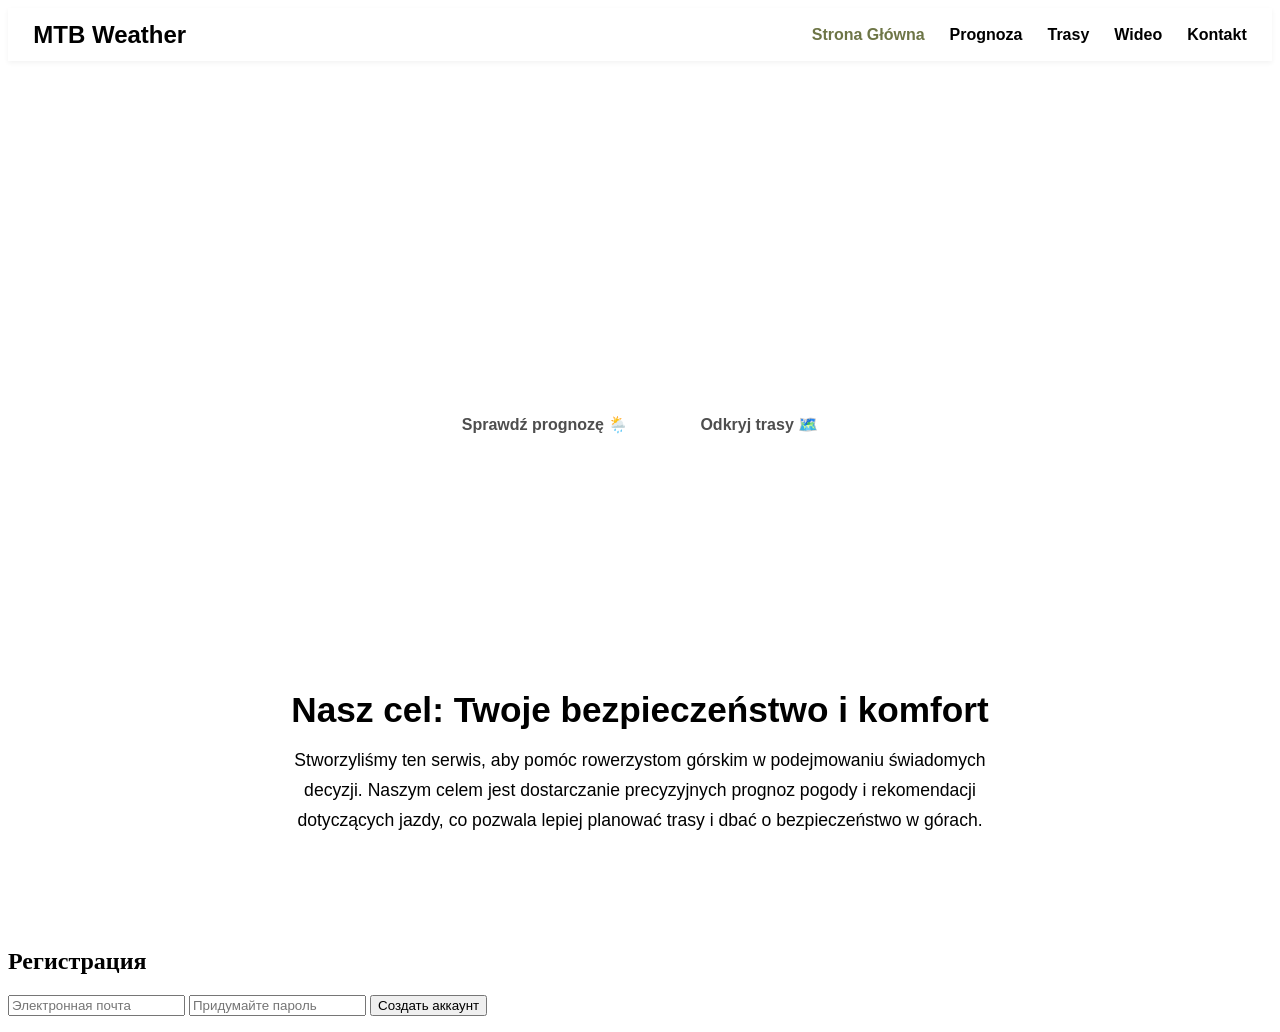
==== index.html @ 9a170b61 "Initial commit" ====
<!DOCTYPE html>
<html lang="pl">
<head>
    <meta charset="UTF-8">
    <meta name="viewport" content="width=device-width, initial-scale=1.0">
    <title>MTB Weather - Strona Główna</title>
    
    <link rel="preconnect" href="https://fonts.googleapis.com">
    <link rel="preconnect" href="https://fonts.gstatic.com" crossorigin>
    <link href="https://fonts.googleapis.com/css2?family=Lato:wght@400;700&family=Montserrat:wght@700&display=swap" rel="stylesheet">
    
    <link rel="stylesheet" href="style.css">
</head>
<body>

    <header class="main-header">
        <nav class="container">
            <a href="index.html" class="logo">
                MTB Weather
            </a>
            
            <ul>
                <li><a href="index.html" class="active">Strona Główna</a></li>
                <li><a href="prognoza.html">Prognoza</a></li>
                <li><a href="trasy.html">Trasy</a></li>
                <li><a href="wideo.html">Wideo</a></li>
                <li><a href="kontakt.html">Kontakt</a></li>
            </ul>
        </nav>
    </header>

    <main>
        <section class="hero">
            <div class="hero-content container">
                <h1>Sprawdź pogodę, zaplanuj trasę. Jedź bezpiecznie.</h1>
                <p>
                    Twój niezbędnik do planowania górskich wycieczek rowerowych. 
                    Aktualna prognoza pogody i polecane trasy w jednym miejscu.
                </p>
                <div class="hero-buttons">
                    <a href="prognoza.html" class="btn">Sprawdź prognozę 🌦️</a>
                    <a href="trasy.html" class="btn-secondary">Odkryj trasy 🗺️</a>
                </div>
            </div>
        </section>

        <section class="project-goal">
            <div class="container">
                <h2>Nasz cel: Twoje bezpieczeństwo i komfort</h2>
                <p>
                    Stworzyliśmy ten serwis, aby pomóc rowerzystom górskim w podejmowaniu świadomych decyzji. 
                    Naszym celem jest dostarczanie precyzyjnych prognoz pogody i rekomendacji dotyczących jazdy, 
                    co pozwala lepiej planować trasy i dbać o bezpieczeństwo w górach.
                </p>
                
            </div>
        </section>
        </main>

        <div class="reg-container">
    <h2>Регистрация</h2>
    <form id="registrationForm">
        <input type="email" id="regEmail" placeholder="Электронная почта" required>
        <input type="password" id="regPassword" placeholder="Придумайте пароль" required>
        <button type="submit">Создать аккаунт</button>
    </form>
    <p id="message"></p>
</div>

<script src="main.js"></script>
    </body>
</html>
---- style.css ----
.main-header {
    box-shadow: 0 2px 5px rgba(0,0,0,0.05);
    position: sticky;
    top: 0;
    width: 100%;
    z-index: 100;
    background-color: #ffffff;
}

.main-header nav.container {
    display: flex;
    justify-content: space-between;
    align-items: center;
    padding-top: 1%;    
    padding-bottom: 1%;
    padding-left: 2%;
    padding-right: 2%;
}

.main-header .logo {
    font-family: arial;
    font-size: 1.5rem;
    font-weight: 700;
    color: rgb(0, 0, 0);
    text-decoration: none;
}

.main-header .logo:hover {
    color: #242424;
    text-decoration: none;
    text-shadow: 1px 1px 0px;
}

.main-header nav ul {
    list-style: none;
    display: flex;
    margin: 0;
    padding: 0;
}

.main-header nav ul li {
    margin-left: 25px;
    font-family: arial;
}

.main-header nav ul li a {
    text-decoration: none;
    color: var(--color-text);
    font-weight: 700;
    padding: 5px 0;
    transition: color 0.3s ease;
}

.main-header nav ul li a.active {
    color: #6D7546;
    border-bottom: 3px solid var(--color-accent);
}

.hero {
    background-image: url('https://images.unsplash.com/photo-1511497584788-876760111969?q=80&w=2070');
    background-size: cover;
    background-position: center center;
    color: #ffffff;
    height: 60vh;
    min-height: 450px;
    display: flex;
    align-items: center;
    justify-content: center;
    font-family: arial;
}

.hero-content {
    text-align: center;
}

.hero h1 {
    font-size: 2.8rem;
    margin-bottom: 1rem;
}

.hero p {
    font-size: 1.25rem;
    margin-bottom: 2rem;
    max-width: 600px;
    margin-left: auto;
    margin-right: auto;
}

.hero-buttons {
    display: flex;
    justify-content: center;
    gap: 1rem;
    flex-wrap: wrap;
}

.btn {
    color: #4e4e4e;
    font-weight: 700;
    padding: 12px 28px;
    text-decoration: none;
    transition: transform 0.2s ease;
    background-color: white;
    border-radius: 10px;
}

.btn:hover {
    transform: translateY(-2px);
}

.btn-secondary {
    color: #4e4e4e;
    font-weight: 700;
    padding: 12px 28px;
    text-decoration: none;
    transition: transform 0.2s ease;
    background-color: white;
    border-radius: 10px;
}

.btn-secondary:hover {
    transform: translateY(-2px);
}

.project-goal {
    padding: 60px 0;
    text-align: center;
    font-family: arial;
}

.project-goal h2 {
    font-size: 2.2rem;
    margin-bottom: 1rem;
}

.project-goal p {
    font-size: 1.1rem; 
    line-height: 1.7; 
    max-width: 750px;
    margin: 0 auto 2rem auto; 
}

.forecast-section {
    padding: 60px 0;
    background-color: #c7c7c7;
    text-align: center;
    margin-left: 15%;
    margin-right: 15%;
    margin-top: 2%;
    border-radius: 15px;
    font-family: arial;
}

.forecast-section h2 {
    font-size: 2.2rem;
    margin-bottom: 0.75rem;
}

.forecast-section p {
    font-size: 1.1rem;
    margin-bottom: 2rem;
    max-width: 600px;
    margin-left: auto;
    margin-right: auto;
}


.search-form {
    display: flex;
    justify-content: center;
    gap: 10px; 
    max-width: 500px;
    margin: 0 auto 2rem auto; 
}


.search-form input[type="text"] {
    margin-bottom: 0; 
    flex-grow: 1; 
}


.search-form .btn {
    flex-shrink: 0; 
}


.weather-results-container {
    margin-top: 2rem;
    text-align: left; 
    max-width: 700px;
    margin-left: auto;
    margin-right: auto;
}


.weather-card {
    background: #fff;
    padding: 30px;
    border-radius: 12px;
    box-shadow: 0 10px 30px rgba(0,0,0,0.08);
    border: 1px solid var(--color-border);
    animation: fadeIn 0.5s ease; 
}

@keyframes fadeIn {
    from { opacity: 0; transform: translateY(20px); }
    to { opacity: 1; transform: translateY(0); }
}

.weather-info {
    display: flex;
    align-items: center;
    gap: 20px;
    margin: 20px 0;
}

.weather-info .temp {
    font-size: 3rem;
    font-weight: 700;
    font-family: var();
    color: var();
}

.mtb-tip {
    background-color: var();
    padding: 15px;
    border-radius: 8px;
    border-left: 5px solid var();
    line-height: 1.5;
}

.weather-card h3 {
    margin-top: 0;
    border-bottom: 2px solid var();
    padding-bottom: 10px;
}

.weather-info img {
    width: 100px;
    height: 100px;
    background: linear-gradient(135deg, #e0f7fa 0%, #80deea 100%); 
    border-radius: 50%; 
    padding: 10px;
    box-shadow: 0 4px 10px rgba(0, 191, 165, 0.2); 
}



.trails-section {
    padding: 60px 0;
    background-color: #c7c7c7;
    text-align: center;
    font-family: arial;
    border-radius: 15px;
    margin-left: 15%;
    margin-right: 15%;
    margin-top: 2%;
    
}

.trails-section h2 {
    font-size: 2.2rem;
    margin-bottom: 1rem;
}

.trails-section p {
    margin-bottom: 3rem;
    color: var(--color-text);
}

/* Kontener na mapę */
.map-wrapper {
    width: 100%;
    max-width: 1000px;
    margin: 0 auto;
    border-radius: 15px; 
    overflow: hidden; 
    box-shadow: 0 10px 30px rgba(0,0,0,0.1); 
    border: 1px solid;
    border-color: #242424;
}

.map-wrapper iframe {
    display: block; 
}



.video-section {
    padding: 60px 0;
    background-color: var(--color-background);
    text-align: center;
    font-family: arial;
}

.video-grid {
    display: grid;
    grid-template-columns: repeat(auto-fit, minmax(300px, 1fr)); 
    gap: 30px;
    margin-top: 40px;
}

.video-card {
    background: #fff;
    border-radius: 12px;
    overflow: hidden;
    box-shadow: 0 4px 15px rgba(0,0,0,0.05);
    border: 1px solid var(--color-border);
    transition: transform 0.3s ease;
}

.video-card:hover {
    transform: translateY(-5px);
}


.video-container {
    width: 100%;
    aspect-ratio: 16 / 9; 
}

.video-container iframe {
    width: 100%;
    height: 100%;
    border: none;
}

.video-info {
    padding: 20px;
    text-align: left;
}

.video-info h3 {
    font-size: 1.2rem;
    margin-bottom: 10px;
    color: var(--color-text);
}

.video-info p {
    font-size: 0.95rem;
    color: #666;
    margin-bottom: 0;
}



.contact-section {
    padding: 60px 0;
    text-align: center;
    font-family: arial;
}

.contact-wrapper {
    max-width: 600px;
    margin: 40px auto 0;
    background: #fff;
    padding: 40px;
    border-radius: 15px;
    box-shadow: 0 10px 30px rgba(0,0,0,0.05);
    border: 1px solid var(--color-border);
}

.modern-form {
    text-align: left;
}

.form-group {
    margin-bottom: 20px;
}

.form-group label {
    display: block;
    font-family: var(--font-secondary);
    font-weight: 700;
    margin-bottom: 8px;
    font-size: 0.9rem;
    color: var(--color-text);
}

.form-group input, 
.form-group textarea {
    width: 100%;
    padding: 12px 15px;
    border: 1px solid var(--color-border);
    border-radius: 8px;
    font-family: var(--font-primary);
    font-size: 1rem;
    transition: border-color 0.3s ease, box-shadow 0.3s ease;
}


.form-group input:focus, 
.form-group textarea:focus {
    outline: none;
    border-color: var(--color-accent);
    box-shadow: 0 0 0 3px rgba(0, 191, 165, 0.1);
}

.modern-form .btn {
    width: 100%;
    margin-top: 10px;
}


.form-status {
    margin-top: 20px;
    padding: 15px;
    border-radius: 8px;
    display: none;
}

.form-status.success {
    display: block;
    background-color: #e8f5e9;
    color: #2e7d32;
    border: 1px solid #c8e6c9;
}

.add-trail-section {
    padding: 40px 0;
    background-color: var(--color-gray-light);
    margin: 20px 0;
    border-radius: 15px;
}

.user-trails-grid {
    display: grid;
    grid-template-columns: repeat(auto-fit, minmax(250px, 1fr));
    gap: 20px;
    margin-top: 30px;
}

.trail-card {
    background: white;
    padding: 20px;
    border-radius: 10px;
    border-left: 5px solid var(--color-accent);
    box-shadow: 0 4px 6px rgba(0,0,0,0.05);
    text-align: left;
}

.trail-card h4 { margin-top: 0; }
.difficulty-tag {
    display: inline-block;
    padding: 2px 8px;
    border-radius: 4px;
    font-size: 0.8rem;
    color: white;
    margin-bottom: 10px;
}
.tag-easy { background: #4caf50; }
.tag-medium { background: #2196f3; }
.tag-hard { background: #f44336; }
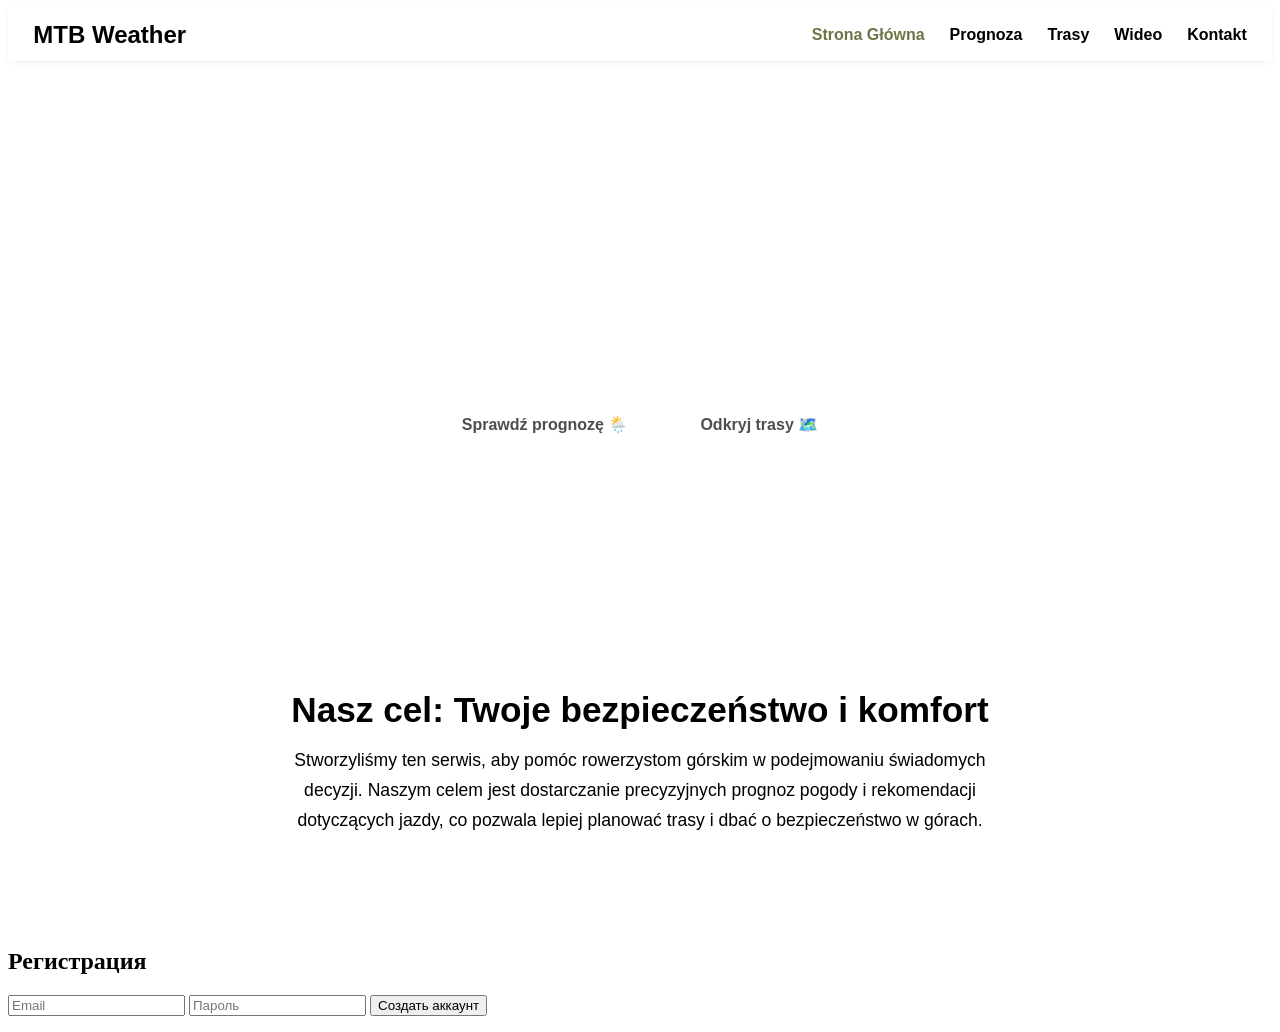
==== commit 156d9432: "Initial commit" ====
--- a/index.html
+++ b/index.html
@@ -60,8 +60,8 @@
         <div class="reg-container">
     <h2>Регистрация</h2>
     <form id="registrationForm">
-        <input type="email" id="regEmail" placeholder="Электронная почта" required>
-        <input type="password" id="regPassword" placeholder="Придумайте пароль" required>
+        <input type="email" id="emailInput" placeholder="Email" required>
+<input type="password" id="passwordInput" placeholder="Пароль" required>
         <button type="submit">Создать аккаунт</button>
     </form>
     <p id="message"></p>
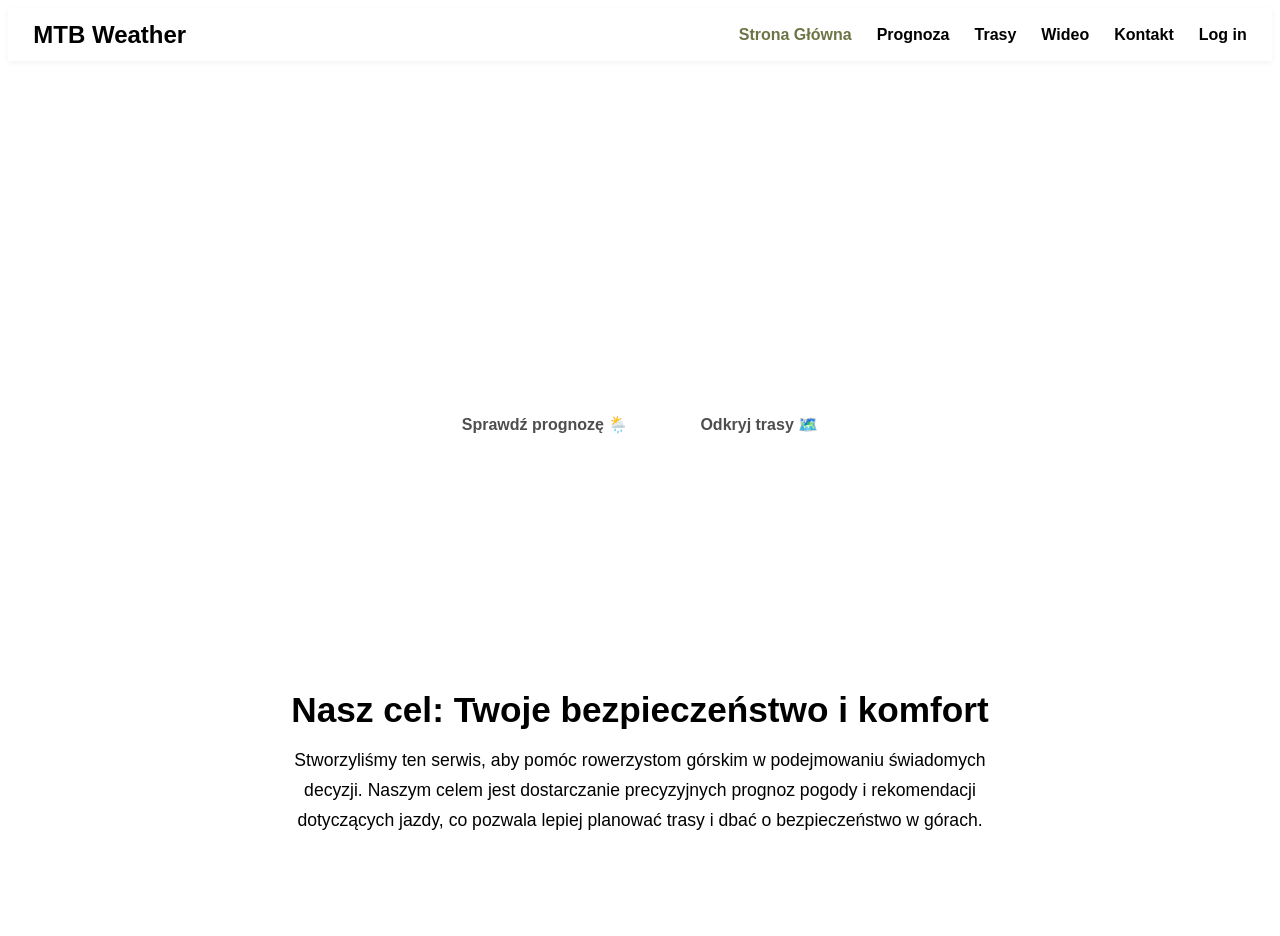
==== commit 266e4535: "Initial commit" ====
--- a/index.html
+++ b/index.html
@@ -25,6 +25,7 @@
                 <li><a href="trasy.html">Trasy</a></li>
                 <li><a href="wideo.html">Wideo</a></li>
                 <li><a href="kontakt.html">Kontakt</a></li>
+                <li><a href="auth.html">Log in</a></li>
             </ul>
         </nav>
     </header>
@@ -57,16 +58,5 @@
         </section>
         </main>
 
-        <div class="reg-container">
-    <h2>Регистрация</h2>
-    <form id="registrationForm">
-        <input type="email" id="emailInput" placeholder="Email" required>
-<input type="password" id="passwordInput" placeholder="Пароль" required>
-        <button type="submit">Создать аккаунт</button>
-    </form>
-    <p id="message"></p>
-</div>
-
-<script src="main.js"></script>
     </body>
 </html>
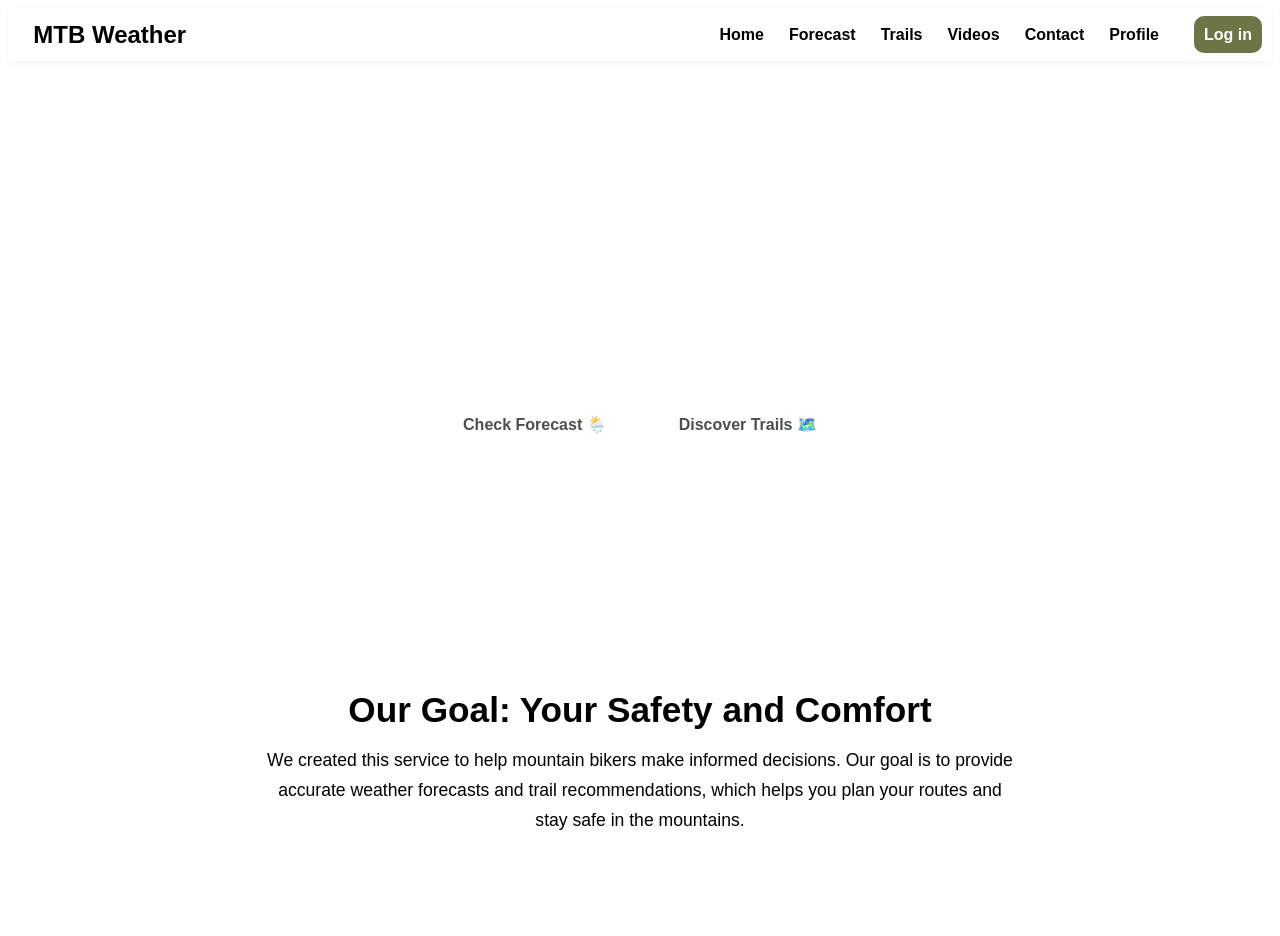
==== commit cd74fe3e: "Initial commit" ====
--- a/index.html
+++ b/index.html
@@ -1,9 +1,9 @@
 <!DOCTYPE html>
-<html lang="pl">
+<html lang="en">
 <head>
     <meta charset="UTF-8">
     <meta name="viewport" content="width=device-width, initial-scale=1.0">
-    <title>MTB Weather - Strona Główna</title>
+    <title>MTB Weather - Home</title>
     
     <link rel="preconnect" href="https://fonts.googleapis.com">
     <link rel="preconnect" href="https://fonts.gstatic.com" crossorigin>
@@ -20,12 +20,13 @@
             </a>
             
             <ul>
-                <li><a href="index.html" class="active">Strona Główna</a></li>
-                <li><a href="prognoza.html">Prognoza</a></li>
-                <li><a href="trasy.html">Trasy</a></li>
-                <li><a href="wideo.html">Wideo</a></li>
-                <li><a href="kontakt.html">Kontakt</a></li>
-                <li><a href="auth.html">Log in</a></li>
+                <li><a href="index.html" class="active">Home</a></li>
+                <li><a href="prognoza.html">Forecast</a></li>
+                <li><a href="trasy.html">Trails</a></li>
+                <li><a href="wideo.html">Videos</a></li>
+                <li><a href="kontakt.html">Contact</a></li>
+                <li><a href="profile.html">Profile</a></li>
+                <li><a href="auth.html" class="login">Log in</a></li>
             </ul>
         </nav>
     </header>
@@ -33,25 +34,26 @@
     <main>
         <section class="hero">
             <div class="hero-content container">
-                <h1>Sprawdź pogodę, zaplanuj trasę. Jedź bezpiecznie.</h1>
+                <h1>Check the weather, plan your route. Ride safely.</h1>
                 <p>
-                    Twój niezbędnik do planowania górskich wycieczek rowerowych. 
-                    Aktualna prognoza pogody i polecane trasy w jednym miejscu.
+                    Your essential tool for planning mountain biking adventures. 
+                    Current weather forecast and recommended trails in one place.
                 </p>
                 <div class="hero-buttons">
-                    <a href="prognoza.html" class="btn">Sprawdź prognozę 🌦️</a>
-                    <a href="trasy.html" class="btn-secondary">Odkryj trasy 🗺️</a>
+                    <a href="prognoza.html" class="btn">Check Forecast 🌦️</a>
+                    <a href="trasy.html" class="btn-secondary">Discover Trails 🗺️</a>
                 </div>
             </div>
         </section>
 
         <section class="project-goal">
             <div class="container">
-                <h2>Nasz cel: Twoje bezpieczeństwo i komfort</h2>
+                <h2>Our Goal: Your Safety and Comfort</h2>
                 <p>
-                    Stworzyliśmy ten serwis, aby pomóc rowerzystom górskim w podejmowaniu świadomych decyzji. 
-                    Naszym celem jest dostarczanie precyzyjnych prognoz pogody i rekomendacji dotyczących jazdy, 
-                    co pozwala lepiej planować trasy i dbać o bezpieczeństwo w górach.
+                    We created this service to help mountain bikers make informed decisions. 
+                    Our goal is to provide accurate weather forecasts and trail recommendations, 
+
+                    which helps you plan your routes and stay safe in the mountains.
                 </p>
                 
             </div>
--- a/style.css
+++ b/style.css
@@ -7,6 +7,7 @@
     z-index: 100;
     background-color: #ffffff;
 }
+
 
 .main-header nav.container {
     display: flex;
@@ -15,7 +16,7 @@
     padding-top: 1%;    
     padding-bottom: 1%;
     padding-left: 2%;
-    padding-right: 2%;
+    padding-right: 0%;
 }
 
 .main-header .logo {
@@ -29,7 +30,6 @@
 .main-header .logo:hover {
     color: #242424;
     text-decoration: none;
-    text-shadow: 1px 1px 0px;
 }
 
 .main-header nav ul {
@@ -52,10 +52,16 @@
     transition: color 0.3s ease;
 }
 
-.main-header nav ul li a.active {
-    color: #6D7546;
-    border-bottom: 3px solid var(--color-accent);
-}
+.main-header nav ul li a.login {
+    color: white;
+    background: #6D7546;
+    margin-left: 10px;
+    margin-right: 10px;
+    padding: 10px;
+    border-radius: 10px;
+}
+
+
 
 .hero {
     background-image: url('https://images.unsplash.com/photo-1511497584788-876760111969?q=80&w=2070');
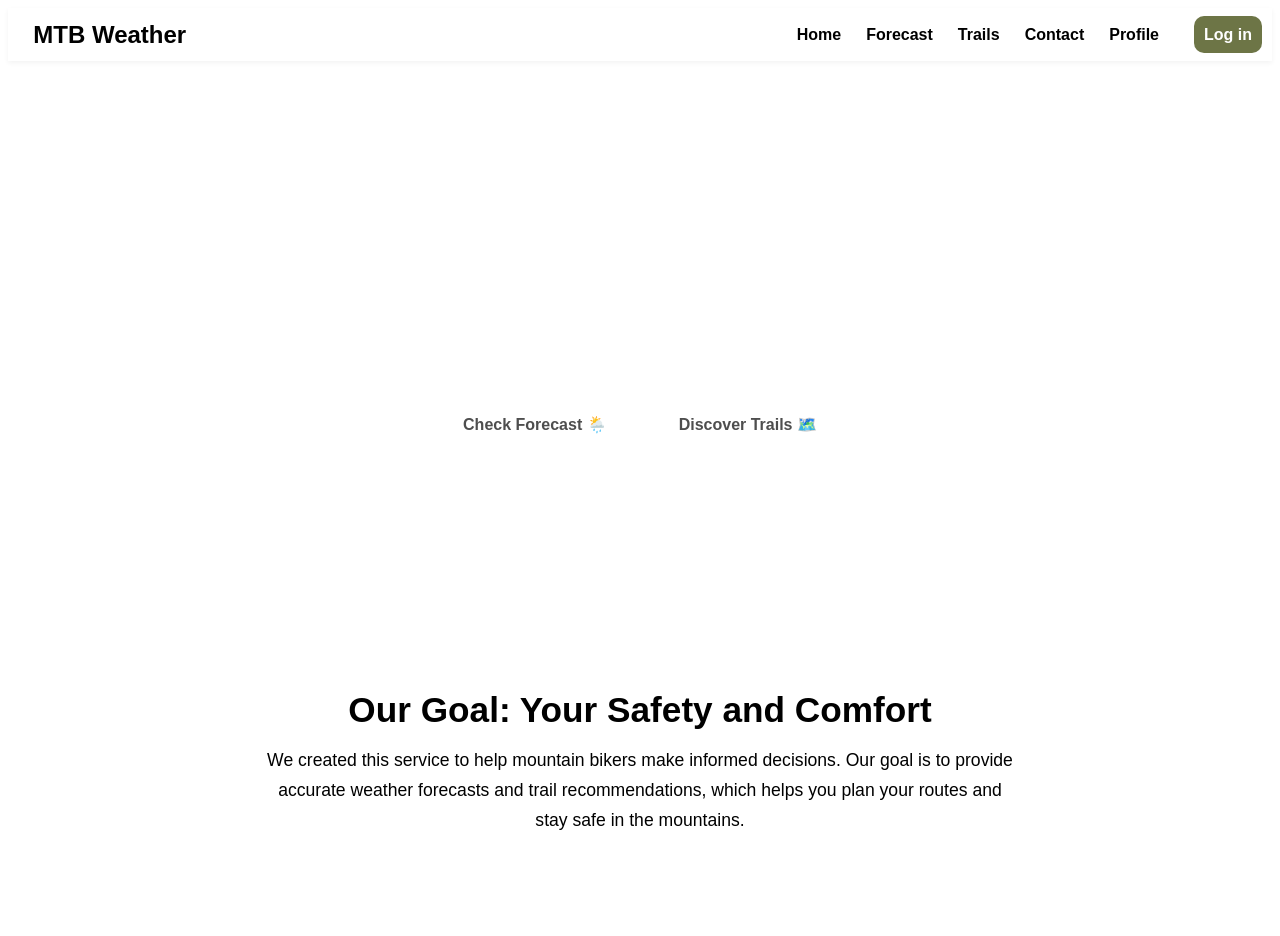
==== commit 9fb3b485: "Initial commit" ====
--- a/index.html
+++ b/index.html
@@ -23,7 +23,7 @@
                 <li><a href="index.html" class="active">Home</a></li>
                 <li><a href="prognoza.html">Forecast</a></li>
                 <li><a href="trasy.html">Trails</a></li>
-                <li><a href="wideo.html">Videos</a></li>
+                
                 <li><a href="kontakt.html">Contact</a></li>
                 <li><a href="profile.html">Profile</a></li>
                 <li><a href="auth.html" class="login">Log in</a></li>
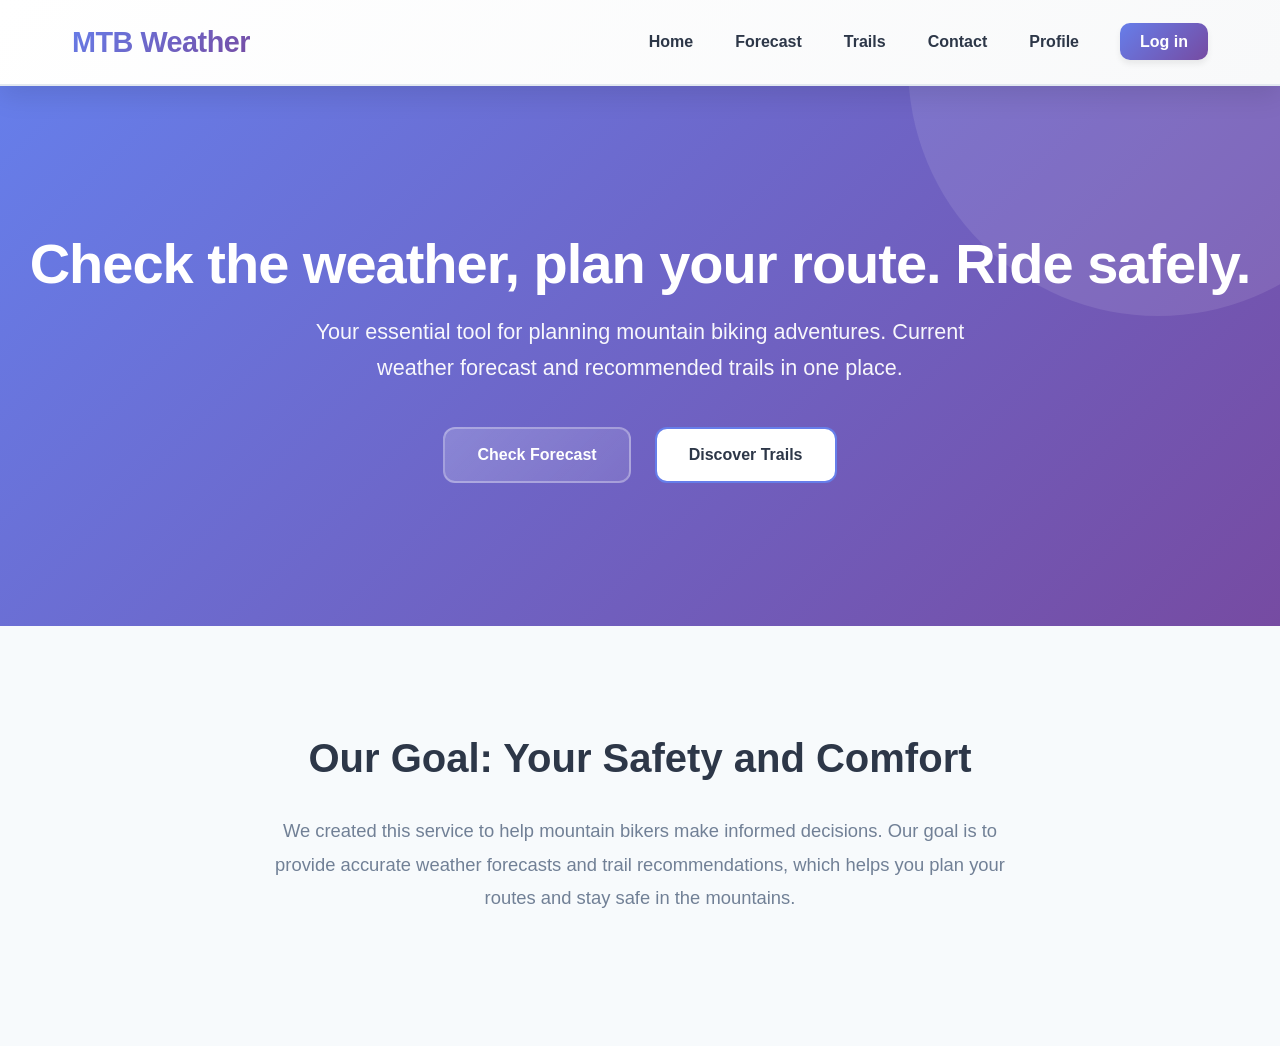
==== commit aa72a0a3: "Initial commit" ====
--- a/index.html
+++ b/index.html
@@ -4,10 +4,6 @@
     <meta charset="UTF-8">
     <meta name="viewport" content="width=device-width, initial-scale=1.0">
     <title>MTB Weather - Home</title>
-    
-    <link rel="preconnect" href="https://fonts.googleapis.com">
-    <link rel="preconnect" href="https://fonts.gstatic.com" crossorigin>
-    <link href="https://fonts.googleapis.com/css2?family=Lato:wght@400;700&family=Montserrat:wght@700&display=swap" rel="stylesheet">
     
     <link rel="stylesheet" href="style.css">
 </head>
@@ -33,15 +29,15 @@
 
     <main>
         <section class="hero">
-            <div class="hero-content container">
+            <div class="hero-content">
                 <h1>Check the weather, plan your route. Ride safely.</h1>
                 <p>
                     Your essential tool for planning mountain biking adventures. 
                     Current weather forecast and recommended trails in one place.
                 </p>
                 <div class="hero-buttons">
-                    <a href="prognoza.html" class="btn">Check Forecast 🌦️</a>
-                    <a href="trasy.html" class="btn-secondary">Discover Trails 🗺️</a>
+                    <a href="prognoza.html" class="btn">Check Forecast</a>
+                    <a href="trasy.html" class="btn-secondary">Discover Trails</a>
                 </div>
             </div>
         </section>
@@ -52,13 +48,12 @@
                 <p>
                     We created this service to help mountain bikers make informed decisions. 
                     Our goal is to provide accurate weather forecasts and trail recommendations, 
-
                     which helps you plan your routes and stay safe in the mountains.
                 </p>
-                
             </div>
         </section>
-        </main>
+    </main>
 
-    </body>
+    <script src="main.js"></script>
+</body>
 </html>
--- a/style.css
+++ b/style.css
@@ -1,34 +1,75 @@
-
+/* ===== CSS Variables ===== */
+:root {
+    --primary-color: #667eea;
+    --secondary-color: #764ba2;
+    --accent-color: #f093fb;
+    --text-dark: #2d3748;
+    --text-light: #718096;
+    --bg-light: #f7fafc;
+    --white: #ffffff;
+    --border-color: #e2e8f0;
+    --shadow-sm: 0 4px 6px rgba(0, 0, 0, 0.07);
+    --shadow-md: 0 10px 25px rgba(0, 0, 0, 0.1);
+    --shadow-lg: 0 20px 60px rgba(102, 126, 234, 0.3);
+}
+
+/* ===== Global Styles ===== */
+* {
+    margin: 0;
+    padding: 0;
+    box-sizing: border-box;
+}
+
+html, body {
+    font-family: 'Segoe UI', Tahoma, Geneva, Verdana, sans-serif;
+    color: var(--text-dark);
+    background-color: var(--white);
+    line-height: 1.6;
+}
+
+main {
+    min-height: calc(100vh - 200px);
+}
+
+.container {
+    max-width: 1200px;
+    margin: 0 auto;
+    padding: 0 20px;
+}
+
+/* ===== Header Navigation ===== */
 .main-header {
-    box-shadow: 0 2px 5px rgba(0,0,0,0.05);
+    box-shadow: var(--shadow-md);
     position: sticky;
     top: 0;
     width: 100%;
     z-index: 100;
-    background-color: #ffffff;
-}
-
+    background: linear-gradient(135deg, var(--white) 0%, #f8f9fa 100%);
+    border-bottom: 2px solid var(--border-color);
+}
 
 .main-header nav.container {
     display: flex;
     justify-content: space-between;
     align-items: center;
-    padding-top: 1%;    
-    padding-bottom: 1%;
-    padding-left: 2%;
-    padding-right: 0%;
+    padding: 1.2rem 2rem;
 }
 
 .main-header .logo {
-    font-family: arial;
-    font-size: 1.5rem;
-    font-weight: 700;
-    color: rgb(0, 0, 0);
+    font-family: 'Segoe UI', sans-serif;
+    font-size: 1.8rem;
+    font-weight: 800;
+    background: linear-gradient(135deg, var(--primary-color), var(--secondary-color));
+    -webkit-background-clip: text;
+    -webkit-text-fill-color: transparent;
+    background-clip: text;
     text-decoration: none;
+    letter-spacing: -0.5px;
+    transition: transform 0.3s ease;
 }
 
 .main-header .logo:hover {
-    color: #242424;
+    transform: scale(1.05);
     text-decoration: none;
 }
 
@@ -37,424 +78,1489 @@
     display: flex;
     margin: 0;
     padding: 0;
+    gap: 10px;
+    align-items: center;
 }
 
 .main-header nav ul li {
-    margin-left: 25px;
-    font-family: arial;
+    margin-left: 0;
+    font-family: 'Segoe UI', sans-serif;
 }
 
 .main-header nav ul li a {
     text-decoration: none;
-    color: var(--color-text);
+    color: var(--text-dark);
+    font-weight: 600;
+    padding: 8px 16px;
+    transition: all 0.3s ease;
+    border-radius: 8px;
+    position: relative;
+}
+
+.main-header nav ul li a::after {
+    content: '';
+    position: absolute;
+    bottom: 0;
+    left: 50%;
+    width: 0;
+    height: 2px;
+    background: var(--primary-color);
+    transition: all 0.3s ease;
+    transform: translateX(-50%);
+}
+
+.main-header nav ul li a:hover::after {
+    width: 80%;
+}
+
+.main-header nav ul li a:hover {
+    color: var(--primary-color);
+}
+
+.main-header nav ul li a.login {
+    color: var(--white);
+    background: linear-gradient(135deg, var(--primary-color), var(--secondary-color));
+    padding: 10px 20px;
+    border-radius: 10px;
+    margin-left: 15px;
     font-weight: 700;
-    padding: 5px 0;
-    transition: color 0.3s ease;
-}
-
-.main-header nav ul li a.login {
-    color: white;
-    background: #6D7546;
-    margin-left: 10px;
-    margin-right: 10px;
-    padding: 10px;
-    border-radius: 10px;
-}
-
-
-
+    box-shadow: var(--shadow-sm);
+    transition: all 0.3s ease;
+}
+
+.main-header nav ul li a.login:hover {
+    transform: translateY(-3px);
+    box-shadow: var(--shadow-md);
+}
+
+.main-header nav ul li a.login::after {
+    display: none;
+}
+
+/* ===== Hero Section ===== */
 .hero {
-    background-image: url('https://images.unsplash.com/photo-1511497584788-876760111969?q=80&w=2070');
-    background-size: cover;
-    background-position: center center;
-    color: #ffffff;
+    background: linear-gradient(135deg, var(--primary-color) 0%, var(--secondary-color) 100%);
+    color: var(--white);
     height: 60vh;
-    min-height: 450px;
+    min-height: 500px;
     display: flex;
     align-items: center;
     justify-content: center;
-    font-family: arial;
+    font-family: 'Segoe UI', sans-serif;
+    position: relative;
+    overflow: hidden;
+}
+
+.hero::before {
+    content: '';
+    position: absolute;
+    top: -50%;
+    right: -10%;
+    width: 500px;
+    height: 500px;
+    background: rgba(255, 255, 255, 0.1);
+    border-radius: 50%;
+    animation: float 6s ease-in-out infinite;
+}
+
+@keyframes float {
+    0%, 100% { transform: translateY(0px); }
+    50% { transform: translateY(20px); }
 }
 
 .hero-content {
     text-align: center;
+    position: relative;
+    z-index: 1;
 }
 
 .hero h1 {
-    font-size: 2.8rem;
+    font-size: 3.5rem;
     margin-bottom: 1rem;
+    font-weight: 800;
+    letter-spacing: -1px;
+    line-height: 1.2;
 }
 
 .hero p {
-    font-size: 1.25rem;
-    margin-bottom: 2rem;
-    max-width: 600px;
+    font-size: 1.35rem;
+    margin-bottom: 2.5rem;
+    max-width: 700px;
     margin-left: auto;
     margin-right: auto;
+    opacity: 0.95;
+    line-height: 1.7;
 }
 
 .hero-buttons {
     display: flex;
     justify-content: center;
-    gap: 1rem;
+    gap: 1.5rem;
     flex-wrap: wrap;
 }
 
+/* ===== Buttons ===== */
 .btn {
-    color: #4e4e4e;
+    color: var(--white);
     font-weight: 700;
-    padding: 12px 28px;
+    padding: 13px 32px;
     text-decoration: none;
-    transition: transform 0.2s ease;
-    background-color: white;
-    border-radius: 10px;
+    transition: all 0.3s ease;
+    background: linear-gradient(135deg, rgba(255,255,255,0.2), rgba(255,255,255,0.1));
+    border-radius: 12px;
+    border: 2px solid rgba(255,255,255,0.3);
+    cursor: pointer;
+    font-size: 1rem;
+    display: inline-block;
 }
 
 .btn:hover {
-    transform: translateY(-2px);
+    transform: translateY(-3px);
+    box-shadow: 0 15px 35px rgba(0, 0, 0, 0.2);
+    background: rgba(255,255,255,0.25);
+    border-color: rgba(255,255,255,0.5);
+}
+
+.btn:active {
+    transform: translateY(-1px);
 }
 
 .btn-secondary {
-    color: #4e4e4e;
+    color: var(--text-dark);
     font-weight: 700;
-    padding: 12px 28px;
+    padding: 13px 32px;
     text-decoration: none;
-    transition: transform 0.2s ease;
-    background-color: white;
-    border-radius: 10px;
+    transition: all 0.3s ease;
+    background-color: var(--white);
+    border-radius: 12px;
+    border: 2px solid var(--primary-color);
+    cursor: pointer;
+    font-size: 1rem;
+    display: inline-block;
 }
 
 .btn-secondary:hover {
-    transform: translateY(-2px);
-}
-
+    transform: translateY(-3px);
+}
+
+/* ===== Project Goal Section ===== */
 .project-goal {
-    padding: 60px 0;
+    padding: 100px 20px;
     text-align: center;
-    font-family: arial;
+    font-family: 'Segoe UI', sans-serif;
+    background-color: var(--bg-light);
 }
 
 .project-goal h2 {
-    font-size: 2.2rem;
+    font-size: 2.5rem;
+    margin-bottom: 1.5rem;
+    font-weight: 800;
+    color: var(--text-dark);
+}
+
+.project-goal p {
+    font-size: 1.15rem; 
+    line-height: 1.8; 
+    max-width: 750px;
+    margin: 0 auto 2rem auto;
+    color: var(--text-light);
+}
+
+/* ===== Forecast Section ===== */
+.forecast-section {
+    padding: 100px 40px;
+    background: linear-gradient(135deg, var(--primary-color) 0%, var(--secondary-color) 100%);
+    text-align: center;
+    margin: 3% auto;
+    max-width: 1100px;
+    border-radius: 25px;
+    font-family: 'Segoe UI', sans-serif;
+    box-shadow: var(--shadow-lg);
+    color: var(--white);
+    position: relative;
+    overflow: hidden;
+}
+
+.forecast-section::before {
+    content: '';
+    position: absolute;
+    bottom: -50px;
+    right: -50px;
+    width: 300px;
+    height: 300px;
+    background: rgba(255, 255, 255, 0.1);
+    border-radius: 50%;
+}
+
+.forecast-section h2 {
+    font-size: 3rem;
     margin-bottom: 1rem;
-}
-
-.project-goal p {
-    font-size: 1.1rem; 
-    line-height: 1.7; 
-    max-width: 750px;
-    margin: 0 auto 2rem auto; 
-}
-
-.forecast-section {
-    padding: 60px 0;
-    background-color: #c7c7c7;
-    text-align: center;
-    margin-left: 15%;
-    margin-right: 15%;
-    margin-top: 2%;
-    border-radius: 15px;
-    font-family: arial;
-}
-
-.forecast-section h2 {
-    font-size: 2.2rem;
-    margin-bottom: 0.75rem;
+    font-weight: 800;
+    letter-spacing: -0.5px;
+    position: relative;
+    z-index: 1;
 }
 
 .forecast-section p {
-    font-size: 1.1rem;
-    margin-bottom: 2rem;
-    max-width: 600px;
+    font-size: 1.2rem;
+    margin-bottom: 3rem;
+    max-width: 650px;
     margin-left: auto;
     margin-right: auto;
-}
-
-
+    line-height: 1.7;
+    opacity: 0.98;
+    position: relative;
+    z-index: 1;
+}
+
+/* ===== Search Form ===== */
 .search-form {
     display: flex;
     justify-content: center;
-    gap: 10px; 
-    max-width: 500px;
-    margin: 0 auto 2rem auto; 
-}
-
+    gap: 12px; 
+    max-width: 600px;
+    margin: 0 auto 3rem auto;
+    flex-wrap: wrap;
+    position: relative;
+    z-index: 1;
+}
 
 .search-form input[type="text"] {
     margin-bottom: 0; 
-    flex-grow: 1; 
-}
-
+    flex-grow: 1;
+    min-width: 280px;
+    padding: 15px 20px;
+    border: none;
+    border-radius: 14px;
+    font-size: 1rem;
+    background-color: var(--white);
+    box-shadow: var(--shadow-md);
+    transition: all 0.3s ease;
+    color: var(--text-dark);
+}
+
+.search-form input[type="text"]:focus {
+    outline: none;
+    box-shadow: 0 20px 40px rgba(0, 0, 0, 0.2);
+    transform: translateY(-3px);
+}
+
+.search-form input[type="text"]::placeholder {
+    color: #bbb;
+}
 
 .search-form .btn {
-    flex-shrink: 0; 
-}
-
-
+    flex-shrink: 0;
+    background: var(--white);
+    color: var(--primary-color);
+    font-weight: 800;
+    padding: 15px 36px;
+    border: none;
+    border-radius: 14px;
+    font-size: 1rem;
+    cursor: pointer;
+    box-shadow: var(--shadow-md);
+    transition: all 0.3s ease;
+}
+
+.search-form .btn:hover {
+    transform: translateY(-3px);
+    box-shadow: 0 20px 40px rgba(0, 0, 0, 0.2);
+    background-color: #f0f5ff;
+}
+
+.search-form .btn:active {
+    transform: translateY(-1px);
+}
+
+/* ===== Weather Results Container ===== */
 .weather-results-container {
-    margin-top: 2rem;
+    margin-top: 3rem;
     text-align: left; 
+    max-width: 750px;
+    margin-left: auto;
+    margin-right: auto;
+    position: relative;
+    z-index: 1;
+}
+
+/* ===== Weather Card ===== */
+.weather-card {
+    background: var(--white);
+    padding: 35px;
+    border-radius: 16px;
+    box-shadow: var(--shadow-md);
+    border: 1px solid var(--border-color);
+    animation: slideUp 0.5s ease;
+    transition: all 0.3s ease;
+    margin-bottom: 20px;
+}
+
+.weather-card:hover {
+    box-shadow: var(--shadow-lg);
+    transform: translateY(-5px);
+}
+
+@keyframes slideUp {
+    from { 
+        opacity: 0; 
+        transform: translateY(30px); 
+    }
+    to { 
+        opacity: 1; 
+        transform: translateY(0); 
+    }
+}
+
+.weather-card h3 {
+    margin-top: 0;
+    margin-bottom: 20px;
+    color: var(--primary-color);
+    font-size: 1.6rem;
+    font-weight: 800;
+    border-bottom: 3px solid var(--primary-color);
+    padding-bottom: 12px;
+}
+
+/* ===== Weather Info ===== */
+.weather-info {
+    display: flex;
+    align-items: center;
+    gap: 25px;
+    margin: 25px 0;
+    padding: 20px;
+    background: linear-gradient(135deg, rgba(102, 126, 234, 0.05), rgba(118, 75, 162, 0.05));
+    border-radius: 12px;
+}
+
+.weather-info .temp {
+    font-size: 3.5rem;
+    font-weight: 800;
+    color: var(--primary-color);
+}
+
+.weather-info img {
+    width: 120px;
+    height: 120px;
+    border-radius: 50%; 
+    padding: 10px;
+    box-shadow: 0 10px 25px rgba(0, 191, 165, 0.2);
+    flex-shrink: 0;
+}
+
+.weather-info .details p {
+    color: black;
+    margin: 5px 0;
+}
+
+/* ===== MTB Tip ===== */
+.mtb-tip {
+    background: linear-gradient(135deg, rgba(102, 126, 234, 0.1), rgba(118, 75, 162, 0.1));
+    padding: 20px;
+    border-radius: 12px;
+    border-left: 5px solid var(--primary-color);
+    line-height: 1.7;
+    margin-top: 20px;
+    color: var(--text-dark);
+    font-weight: 500;
+}
+
+/* ===== Additional Styles ===== */
+input, textarea, select {
+    font-family: 'Segoe UI', sans-serif;
+}
+
+a {
+    color: var(--primary-color);
+    text-decoration: none;
+    transition: color 0.3s ease;
+}
+
+a:hover {
+    text-decoration: underline;
+}
+
+/* ===== Responsive Design ===== */
+@media (max-width: 768px) {
+    .main-header nav.container {
+        flex-direction: column;
+        gap: 1rem;
+        padding: 1rem;
+    }
+
+    .main-header nav ul {
+        flex-direction: column;
+        gap: 10px;
+        width: 100%;
+    }
+
+    .main-header nav ul li {
+        width: 100%;
+        text-align: center;
+    }
+
+    .main-header nav ul li a.login {
+        margin-left: 0;
+    }
+
+    .hero h1 {
+        font-size: 2.2rem;
+    }
+
+    .hero p {
+        font-size: 1.1rem;
+    }
+
+    .forecast-section {
+        margin: 2rem 1rem;
+        padding: 60px 20px;
+    }
+
+    .forecast-section h2 {
+        font-size: 2rem;
+    }
+
+    .forecast-section p {
+        font-size: 1rem;
+    }
+
+    .search-form {
+        flex-direction: column;
+    }
+
+    .search-form input[type="text"],
+    .search-form .btn {
+        width: 100%;
+        min-width: unset;
+    }
+
+    .weather-info {
+        flex-direction: column;
+        text-align: center;
+    }
+
+    .project-goal {
+        padding: 60px 20px;
+    }
+
+    .project-goal h2 {
+        font-size: 1.8rem;
+    }
+}
+
+@media (max-width: 480px) {
+    .main-header .logo {
+        font-size: 1.5rem;
+    }
+
+    .hero {
+        min-height: 350px;
+    }
+
+    .hero h1 {
+        font-size: 1.8rem;
+    }
+
+    .hero-buttons {
+        flex-direction: column;
+    }
+
+    .btn {
+        width: 100%;
+    }
+
+    .weather-card {
+        padding: 20px;
+    }
+
+    .weather-info img {
+        width: 80px;
+        height: 80px;
+    }
+
+    .weather-info .temp {
+        font-size: 2.5rem;
+    }
+}
+
+/* ===== Trails Section ===== */
+.trails-intro {
+    padding: 80px 40px;
+    background: linear-gradient(135deg, var(--primary-color) 0%, var(--secondary-color) 100%);
+    text-align: center;
+    color: var(--white);
+    font-family: 'Segoe UI', sans-serif;
+    position: relative;
+    overflow: hidden;
+}
+
+.trails-intro::before {
+    content: '';
+    position: absolute;
+    top: -50px;
+    left: -50px;
+    width: 300px;
+    height: 300px;
+    background: rgba(255, 255, 255, 0.1);
+    border-radius: 50%;
+}
+
+.trails-intro h1 {
+    font-size: 3.5rem;
+    margin-bottom: 1rem;
+    font-weight: 800;
+    letter-spacing: -1px;
+    position: relative;
+    z-index: 1;
+    line-height: 1.2;
+}
+
+.trails-intro .intro-text {
+    font-size: 1.2rem;
+    max-width: 700px;
+    margin: 0 auto;
+    line-height: 1.7;
+    opacity: 0.98;
+    position: relative;
+    z-index: 1;
+}
+
+.trail-categories {
+    padding: 80px 40px;
+    background-color: var(--bg-light);
+    text-align: center;
+    font-family: 'Segoe UI', sans-serif;
+}
+
+.trail-categories h2 {
+    font-size: 2.8rem;
+    margin-bottom: 3rem;
+    font-weight: 800;
+    color: var(--text-dark);
+}
+
+.categories-grid {
+    display: grid;
+    grid-template-columns: repeat(auto-fit, minmax(250px, 1fr));
+    gap: 25px;
+    max-width: 1400px;
+    margin: 0 auto;
+}
+
+.category-card {
+    background: var(--white);
+    padding: 40px 30px;
+    border-radius: 16px;
+    box-shadow: var(--shadow-md);
+    transition: all 0.3s ease;
+    border: 2px solid transparent;
+}
+
+.category-card:hover {
+    transform: translateY(-10px);
+    box-shadow: var(--shadow-lg);
+    border-color: var(--primary-color);
+}
+
+.category-icon {
+    font-size: 3rem;
+    margin-bottom: 15px;
+}
+
+.category-card h3 {
+    font-size: 1.6rem;
+    color: var(--primary-color);
+    margin-bottom: 10px;
+    font-weight: 800;
+}
+
+.category-card p {
+    color: var(--text-light);
+    font-size: 1rem;
+    line-height: 1.6;
+}
+
+.trails-map-section {
+    padding: 100px 40px;
+    background-color: #fafbfc;
+    text-align: center;
+    font-family: 'Segoe UI', sans-serif;
+}
+
+.map-section-header {
+    margin-bottom: 4rem;
+    animation: fadeInDown 0.6s ease;
+}
+
+@keyframes fadeInDown {
+    from {
+        opacity: 0;
+        transform: translateY(-20px);
+    }
+    to {
+        opacity: 1;
+        transform: translateY(0);
+    }
+}
+
+.map-section-header h2 {
+    font-size: 3rem;
+    font-weight: 800;
+    color: var(--text-dark);
+    margin-bottom: 0.5rem;
+    letter-spacing: -1px;
+}
+
+.map-section-header p {
+    font-size: 1.3rem;
+    color: var(--primary-color);
+    font-weight: 600;
+}
+
+.map-container-modern {
+    display: grid;
+    grid-template-columns: 1fr 1.5fr;
+    gap: 40px;
+    align-items: start;
+    margin-bottom: 4rem;
+}
+
+.map-left-info {
+    animation: fadeInLeft 0.6s ease;
+}
+
+@keyframes fadeInLeft {
+    from {
+        opacity: 0;
+        transform: translateX(-30px);
+    }
+    to {
+        opacity: 1;
+        transform: translateX(0);
+    }
+}
+
+.info-badge {
+    background: linear-gradient(135deg, var(--primary-color), var(--secondary-color));
+    color: var(--white);
+    padding: 30px;
+    border-radius: 18px;
+    margin-bottom: 25px;
+    box-shadow: var(--shadow-lg);
+    transition: all 0.3s ease;
+}
+
+.info-badge:hover {
+    transform: translateY(-5px);
+    box-shadow: 0 30px 80px rgba(102, 126, 234, 0.4);
+}
+
+.badge-number {
+    font-size: 3rem;
+    display: block;
+    margin-bottom: 10px;
+}
+
+.info-badge p {
+    font-size: 1.4rem;
+    font-weight: 700;
+    margin: 0;
+}
+
+.info-features {
+    background: var(--white);
+    padding: 30px;
+    border-radius: 18px;
+    box-shadow: var(--shadow-md);
+    text-align: left;
+}
+
+.info-features h3 {
+    color: var(--text-dark);
+    font-size: 1.3rem;
+    font-weight: 800;
+    margin-bottom: 20px;
+    margin-top: 0;
+}
+
+.features-list {
+    list-style: none;
+    padding: 0;
+    margin: 0;
+}
+
+.features-list li {
+    display: flex;
+    gap: 15px;
+    padding: 15px 0;
+    border-bottom: 1px solid var(--border-color);
+}
+
+.features-list li:last-child {
+    border-bottom: none;
+    padding-bottom: 0;
+}
+
+.feature-icon {
+    font-size: 2rem;
+    flex-shrink: 0;
+}
+
+.features-list strong {
+    color: var(--primary-color);
+    font-size: 1.1rem;
+}
+
+.features-list p {
+    color: var(--text-light);
+    margin: 5px 0 0 0;
+    font-size: 0.95rem;
+}
+
+.map-right-wrapper {
+    animation: fadeInRight 0.6s ease;
+}
+
+@keyframes fadeInRight {
+    from {
+        opacity: 0;
+        transform: translateX(30px);
+    }
+    to {
+        opacity: 1;
+        transform: translateX(0);
+    }
+}
+
+.map-wrapper-modern {
+    position: relative;
+    border-radius: 20px;
+    overflow: hidden;
+    box-shadow: 0 25px 70px rgba(102, 126, 234, 0.35);
+    transition: all 0.4s ease;
+    border: 3px solid var(--border-color);
+}
+
+.map-wrapper-modern::before {
+    content: '';
+    position: absolute;
+    top: 0;
+    left: 0;
+    right: 0;
+    height: 5px;
+    background: linear-gradient(90deg, var(--primary-color), var(--secondary-color), var(--accent-color), var(--primary-color));
+    z-index: 20;
+}
+
+.map-wrapper-modern:hover {
+    box-shadow: 0 35px 90px rgba(102, 126, 234, 0.45);
+    border-color: var(--primary-color);
+}
+
+.map-header-badge {
+    position: absolute;
+    top: 20px;
+    right: 20px;
+    background: var(--white);
+    color: var(--primary-color);
+    padding: 10px 20px;
+    border-radius: 50px;
+    font-weight: 700;
+    z-index: 15;
+    box-shadow: var(--shadow-md);
+    font-size: 0.95rem;
+}
+
+.map-wrapper-modern iframe {
+    width: 100% !important;
+    height: 550px !important;
+    border: none;
+    display: block;
+    border-radius: 17px;
+}
+
+.map-info-section {
+    display: grid;
+    grid-template-columns: repeat(auto-fit, minmax(330px, 1fr));
+    gap: 25px;
+}
+
+.info-card-modern {
+    background: var(--white);
+    padding: 35px 30px;
+    border-radius: 18px;
+    box-shadow: var(--shadow-md);
+    border: 2px solid var(--border-color);
+    transition: all 0.3s ease;
+    text-align: left;
+    position: relative;
+    overflow: hidden;
+}
+
+.info-card-modern::before {
+    content: '';
+    position: absolute;
+    top: 0;
+    left: 0;
+    right: 0;
+    height: 4px;
+    background: linear-gradient(90deg, var(--primary-color), var(--secondary-color));
+}
+
+.info-card-modern::after {
+    content: '';
+    position: absolute;
+    top: 0;
+    left: 0;
+    width: 5px;
+    height: 0;
+    background: var(--primary-color);
+    transition: height 0.3s ease;
+}
+
+.info-card-modern:hover {
+    transform: translateY(-8px);
+    box-shadow: 0 20px 50px rgba(102, 126, 234, 0.25);
+    border-color: var(--primary-color);
+}
+
+.info-card-modern:hover::after {
+    height: 100%;
+}
+
+.info-card-icon {
+    font-size: 2.5rem;
+    margin-bottom: 15px;
+    display: block;
+}
+
+.info-card-modern h3 {
+    color: var(--text-dark);
+    font-size: 1.4rem;
+    font-weight: 800;
+    margin: 10px 0 20px 0;
+}
+
+.info-list-modern {
+    list-style: none;
+    padding: 0;
+    margin: 0;
+}
+
+.info-list-modern li {
+    padding: 12px 0;
+    color: var(--text-dark);
+    border-bottom: 1px solid rgba(102, 126, 234, 0.1);
+    font-size: 0.95rem;
+    line-height: 1.6;
+}
+
+.info-list-modern li:last-child {
+    border-bottom: none;
+}
+
+/* ===== Responsive Map Section ===== */
+@media (max-width: 1024px) {
+    .map-container-modern {
+        grid-template-columns: 1fr;
+        gap: 30px;
+    }
+
+    .map-wrapper-modern iframe {
+        height: 450px !important;
+    }
+}
+
+@media (max-width: 768px) {
+    .trails-map-section {
+        padding: 60px 20px;
+    }
+
+    .map-section-header h2 {
+        font-size: 2rem;
+    }
+
+    .map-section-header p {
+        font-size: 1.1rem;
+    }
+
+    .map-container-modern {
+        gap: 20px;
+    }
+
+    .info-badge {
+        padding: 25px;
+    }
+
+    .badge-number {
+        font-size: 2.5rem;
+    }
+
+    .info-badge p {
+        font-size: 1.2rem;
+    }
+
+    .map-features {
+        padding: 20px;
+    }
+
+    .map-wrapper-modern iframe {
+        height: 350px !important;
+    }
+
+    .map-header-badge {
+        top: 15px;
+        right: 15px;
+        padding: 8px 16px;
+        font-size: 0.85rem;
+    }
+
+    .info-card-modern {
+        padding: 25px 20px;
+    }
+
+    .info-card-modern h3 {
+        font-size: 1.2rem;
+    }
+
+    .map-info-section {
+        grid-template-columns: 1fr;
+        gap: 20px;
+    }
+}
+
+@media (max-width: 480px) {
+    .trails-map-section {
+        padding: 40px 15px;
+    }
+
+    .map-section-header h2 {
+        font-size: 1.5rem;
+    }
+
+    .map-section-header p {
+        font-size: 1rem;
+    }
+
+    .info-badge {
+        padding: 20px;
+        margin-bottom: 20px;
+    }
+
+    .badge-number {
+        font-size: 2rem;
+    }
+
+    .info-badge p {
+        font-size: 1.1rem;
+    }
+
+    .features-list li {
+        gap: 12px;
+        padding: 12px 0;
+    }
+
+    .feature-icon {
+        font-size: 1.8rem;
+    }
+
+    .features-list strong {
+        font-size: 1rem;
+    }
+
+    .map-wrapper-modern iframe {
+        height: 280px !important;
+    }
+
+    .info-card-modern {
+        padding: 20px 15px;
+    }
+
+    .info-card-icon {
+        font-size: 2rem;
+    }
+
+    .info-card-modern h3 {
+        font-size: 1.1rem;
+        margin: 8px 0 15px 0;
+    }
+
+    .info-list-modern li {
+        font-size: 0.9rem;
+        padding: 10px 0;
+    }
+}
+
+.trails-cta {
+    padding: 100px 40px;
+    background: linear-gradient(135deg, var(--primary-color) 0%, var(--secondary-color) 100%);
+    text-align: center;
+    color: var(--white);
+    font-family: 'Segoe UI', sans-serif;
+    position: relative;
+    overflow: hidden;
+}
+
+.trails-cta::before {
+    content: '';
+    position: absolute;
+    bottom: -50px;
+    right: -50px;
+    width: 300px;
+    height: 300px;
+    background: rgba(255, 255, 255, 0.1);
+    border-radius: 50%;
+}
+
+.trails-cta h2 {
+    font-size: 2.8rem;
+    margin-bottom: 1rem;
+    font-weight: 800;
+    position: relative;
+    z-index: 1;
+}
+
+.trails-cta p {
+    font-size: 1.2rem;
+    margin-bottom: 2rem;
+    opacity: 0.98;
+    position: relative;
+    z-index: 1;
+}
+
+.trails-cta .btn {
+    background: var(--white);
+    color: var(--primary-color);
+    font-weight: 800;
+    padding: 15px 40px;
+    border: none;
+    border-radius: 14px;
+    font-size: 1.1rem;
+    cursor: pointer;
+    box-shadow: var(--shadow-md);
+    transition: all 0.3s ease;
+    position: relative;
+    z-index: 1;
+}
+
+.trails-cta .btn:hover {
+    transform: translateY(-3px);
+    box-shadow: 0 20px 40px rgba(0, 0, 0, 0.2);
+    background-color: #f0f5ff;
+}
+
+/* ===== Responsive Trail Styles ===== */
+@media (max-width: 768px) {
+    .trails-intro {
+        padding: 60px 20px;
+    }
+
+    .trails-intro h1 {
+        font-size: 2rem;
+    }
+
+    .trails-intro .intro-text {
+        font-size: 1rem;
+    }
+
+    .trail-categories {
+        padding: 60px 20px;
+    }
+
+    .trail-categories h2 {
+        font-size: 2rem;
+    }
+
+    .categories-grid {
+        gap: 15px;
+    }
+
+    .category-card {
+        padding: 30px 20px;
+    }
+
+    .trails-section {
+        padding: 60px 20px;
+    }
+
+    .trails-section h2 {
+        font-size: 2rem;
+    }
+
+    .trails-section p {
+        font-size: 1rem;
+    }
+
+    .map-wrapper {
+        border-radius: 16px;
+        margin-bottom: 2rem;
+    }
+
+    .map-wrapper iframe {
+        height: 400px !important;
+    }
+
+    .map-info {
+        gap: 20px;
+    }
+
+    .info-card {
+        padding: 25px 20px;
+    }
+
+    .info-card h3 {
+        font-size: 1.3rem;
+    }
+
+    .trails-cta {
+        padding: 60px 20px;
+    }
+
+    .trails-cta h2 {
+        font-size: 2rem;
+    }
+
+    .trails-cta p {
+        font-size: 1rem;
+    }
+}
+
+@media (max-width: 480px) {
+    .trails-intro {
+        padding: 40px 15px;
+    }
+
+    .trails-intro h1 {
+        font-size: 1.6rem;
+    }
+
+    .trail-categories {
+        padding: 40px 15px;
+    }
+
+    .trail-categories h2 {
+        font-size: 1.6rem;
+    }
+
+    .categories-grid {
+        grid-template-columns: 1fr;
+        gap: 12px;
+    }
+
+    .trails-section {
+        padding: 40px 15px;
+    }
+
+    .trails-section h2 {
+        font-size: 1.6rem;
+    }
+
+    .map-wrapper {
+        border-radius: 14px;
+        margin-bottom: 1.5rem;
+    }
+
+    .map-wrapper iframe {
+        height: 300px !important;
+    }
+
+    .map-info {
+        grid-template-columns: 1fr;
+        gap: 15px;
+    }
+
+    .info-card {
+        padding: 20px 15px;
+    }
+
+    .info-card h3 {
+        font-size: 1.2rem;
+    }
+
+    .info-card li {
+        padding: 10px 0;
+        font-size: 0.95rem;
+    }
+
+    .trails-cta {
+        padding: 40px 15px;
+    }
+
+    .trails-cta h2 {
+        font-size: 1.6rem;
+    }
+
+    .trails-cta .btn {
+        width: 100%;
+        padding: 12px 24px;
+        font-size: 1rem;
+    }
+}
+
+
+
+.map-wrapper:hover iframe {
+    box-shadow: 0 25px 50px rgba(102, 126, 234, 0.4);
+}
+
+/* ===== Contact Section ===== */
+.contact-section {
+    padding: 100px 40px;
+    background: linear-gradient(135deg, var(--primary-color) 0%, var(--secondary-color) 100%);
+    font-family: 'Segoe UI', sans-serif;
+    color: var(--white);
+    position: relative;
+    overflow: hidden;
+}
+
+.contact-section::before {
+    content: '';
+    position: absolute;
+    top: -50px;
+    left: -50px;
+    width: 300px;
+    height: 300px;
+    background: rgba(255, 255, 255, 0.1);
+    border-radius: 50%;
+}
+
+.contact-section h2 {
+    font-size: 3rem;
+    margin-bottom: 1rem;
+    font-weight: 800;
+    position: relative;
+    z-index: 1;
+}
+
+.contact-section p {
+    font-size: 1.2rem;
+    margin-bottom: 3rem;
     max-width: 700px;
     margin-left: auto;
     margin-right: auto;
-}
-
-
-.weather-card {
-    background: #fff;
-    padding: 30px;
-    border-radius: 12px;
-    box-shadow: 0 10px 30px rgba(0,0,0,0.08);
-    border: 1px solid var(--color-border);
-    animation: fadeIn 0.5s ease; 
-}
-
-@keyframes fadeIn {
-    from { opacity: 0; transform: translateY(20px); }
-    to { opacity: 1; transform: translateY(0); }
-}
-
-.weather-info {
-    display: flex;
-    align-items: center;
-    gap: 20px;
-    margin: 20px 0;
-}
-
-.weather-info .temp {
-    font-size: 3rem;
-    font-weight: 700;
-    font-family: var();
-    color: var();
-}
-
-.mtb-tip {
-    background-color: var();
-    padding: 15px;
-    border-radius: 8px;
-    border-left: 5px solid var();
-    line-height: 1.5;
-}
-
-.weather-card h3 {
-    margin-top: 0;
-    border-bottom: 2px solid var();
-    padding-bottom: 10px;
-}
-
-.weather-info img {
-    width: 100px;
-    height: 100px;
-    background: linear-gradient(135deg, #e0f7fa 0%, #80deea 100%); 
-    border-radius: 50%; 
-    padding: 10px;
-    box-shadow: 0 4px 10px rgba(0, 191, 165, 0.2); 
-}
-
-
-
-.trails-section {
-    padding: 60px 0;
-    background-color: #c7c7c7;
-    text-align: center;
-    font-family: arial;
-    border-radius: 15px;
-    margin-left: 15%;
-    margin-right: 15%;
-    margin-top: 2%;
-    
-}
-
-.trails-section h2 {
-    font-size: 2.2rem;
-    margin-bottom: 1rem;
-}
-
-.trails-section p {
-    margin-bottom: 3rem;
-    color: var(--color-text);
-}
-
-/* Kontener na mapę */
-.map-wrapper {
-    width: 100%;
-    max-width: 1000px;
+    line-height: 1.7;
+    opacity: 0.98;
+    position: relative;
+    z-index: 1;
+}
+
+.contact-wrapper {
+    max-width: 700px;
     margin: 0 auto;
-    border-radius: 15px; 
-    overflow: hidden; 
-    box-shadow: 0 10px 30px rgba(0,0,0,0.1); 
-    border: 1px solid;
-    border-color: #242424;
-}
-
-.map-wrapper iframe {
-    display: block; 
-}
-
-
-
-.video-section {
-    padding: 60px 0;
-    background-color: var(--color-background);
-    text-align: center;
-    font-family: arial;
-}
-
-.video-grid {
-    display: grid;
-    grid-template-columns: repeat(auto-fit, minmax(300px, 1fr)); 
-    gap: 30px;
-    margin-top: 40px;
-}
-
-.video-card {
-    background: #fff;
-    border-radius: 12px;
-    overflow: hidden;
-    box-shadow: 0 4px 15px rgba(0,0,0,0.05);
-    border: 1px solid var(--color-border);
-    transition: transform 0.3s ease;
-}
-
-.video-card:hover {
-    transform: translateY(-5px);
-}
-
-
-.video-container {
-    width: 100%;
-    aspect-ratio: 16 / 9; 
-}
-
-.video-container iframe {
-    width: 100%;
-    height: 100%;
-    border: none;
-}
-
-.video-info {
-    padding: 20px;
+    position: relative;
+    z-index: 1;
+}
+
+/* ===== Modern Form ===== */
+.modern-form {
+    background: var(--white);
+    padding: 40px;
+    border-radius: 16px;
+    box-shadow: var(--shadow-lg);
+}
+
+.form-group {
+    margin-bottom: 25px;
     text-align: left;
-}
-
-.video-info h3 {
-    font-size: 1.2rem;
-    margin-bottom: 10px;
-    color: var(--color-text);
-}
-
-.video-info p {
-    font-size: 0.95rem;
-    color: #666;
-    margin-bottom: 0;
-}
-
-
-
-.contact-section {
-    padding: 60px 0;
-    text-align: center;
-    font-family: arial;
-}
-
-.contact-wrapper {
-    max-width: 600px;
-    margin: 40px auto 0;
-    background: #fff;
-    padding: 40px;
-    border-radius: 15px;
-    box-shadow: 0 10px 30px rgba(0,0,0,0.05);
-    border: 1px solid var(--color-border);
-}
-
-.modern-form {
-    text-align: left;
-}
-
-.form-group {
-    margin-bottom: 20px;
 }
 
 .form-group label {
     display: block;
-    font-family: var(--font-secondary);
+    margin-bottom: 8px;
     font-weight: 700;
-    margin-bottom: 8px;
-    font-size: 0.9rem;
-    color: var(--color-text);
-}
-
-.form-group input, 
+    color: var(--text-dark);
+    font-size: 1rem;
+}
+
+.form-group input,
 .form-group textarea {
     width: 100%;
-    padding: 12px 15px;
-    border: 1px solid var(--color-border);
-    border-radius: 8px;
-    font-family: var(--font-primary);
+    padding: 14px 16px;
+    border: 2px solid var(--border-color);
+    border-radius: 12px;
     font-size: 1rem;
-    transition: border-color 0.3s ease, box-shadow 0.3s ease;
-}
-
-
-.form-group input:focus, 
+    font-family: 'Segoe UI', sans-serif;
+    transition: all 0.3s ease;
+    box-sizing: border-box;
+    color: var(--text-dark);
+}
+
+.form-group input:focus,
 .form-group textarea:focus {
     outline: none;
-    border-color: var(--color-accent);
-    box-shadow: 0 0 0 3px rgba(0, 191, 165, 0.1);
+    border-color: var(--primary-color);
+    box-shadow: 0 0 0 3px rgba(102, 126, 234, 0.1);
+}
+
+.form-group textarea {
+    resize: vertical;
+    min-height: 150px;
+    font-family: 'Segoe UI', sans-serif;
 }
 
 .modern-form .btn {
     width: 100%;
-    margin-top: 10px;
-}
-
-
+    background: linear-gradient(135deg, var(--primary-color), var(--secondary-color));
+    color: var(--white);
+    color: white;
+    font-weight: 700;
+    padding: 15px 32px;
+    border: none;
+    border-radius: 12px;
+    font-size: 1.1rem;
+    cursor: pointer;
+    box-shadow: var(--shadow-md);
+    transition: all 0.3s ease;
+}
+
+.modern-form .btn:hover {
+    transform: translateY(-3px);
+    box-shadow: 0 20px 40px rgba(0, 0, 0, 0.2);
+}
+
+.modern-form .btn:active {
+    transform: translateY(-1px);
+}
+
+/* ===== Form Status ===== */
 .form-status {
     margin-top: 20px;
-    padding: 15px;
-    border-radius: 8px;
+    padding: 15px 20px;
+    border-radius: 12px;
+    font-weight: 600;
     display: none;
-}
-
-.form-status.success {
+    background-color: #d4edda;
+    color: #155724;
+}
+
+.form-status.error {
+    background-color: #f8d7da;
+    color: #721c24;
+}
+
+.form-status.show {
     display: block;
-    background-color: #e8f5e9;
-    color: #2e7d32;
-    border: 1px solid #c8e6c9;
-}
-
-.add-trail-section {
-    padding: 40px 0;
-    background-color: var(--color-gray-light);
+}
+
+/* ===== Auth Container ===== */
+.auth-container {
+    background: var(--white);
+    padding: 50px 40px;
+    border-radius: 16px;
+    box-shadow: var(--shadow-lg);
+    width: 100%;
+    max-width: 500px;
+    text-align: center;
+    margin: 60px auto;
+    font-family: 'Segoe UI', sans-serif;
+}
+
+.auth-container h2 {
+    color: var(--text-dark);
+    margin-bottom: 30px;
+    font-size: 2rem;
+    font-weight: 800;
+}
+
+.auth-container p {
+    color: var(--text-light);
+    margin-top: 20px;
+}
+
+.auth-container a {
+    color: var(--primary-color);
+    text-decoration: none;
+    font-weight: 700;
+    transition: all 0.3s ease;
+}
+
+.auth-container a:hover {
+    text-decoration: underline;
+    color: var(--secondary-color);
+}
+
+.auth-container input {
+    width: 100%;
+    padding: 14px 16px;
+    margin: 12px 0;
+    border: 2px solid var(--border-color);
+    border-radius: 12px;
+    box-sizing: border-box;
+    font-size: 1rem;
+    font-family: 'Segoe UI', sans-serif;
+    transition: all 0.3s ease;
+    color: var(--text-dark);
+}
+
+.auth-container input:focus {
+    outline: none;
+    border-color: var(--primary-color);
+    box-shadow: 0 0 0 3px rgba(102, 126, 234, 0.1);
+}
+
+.auth-container input::placeholder {
+    color: #bbb;
+}
+
+.auth-container form {
+    margin-bottom: 20px;
+}
+
+.auth-container button {
+    width: 100%;
+    padding: 14px 32px;
+    margin: 20px 0 0 0;
+    border: none;
+    background: linear-gradient(135deg, var(--primary-color), var(--secondary-color));
+    color: var(--white);
+    font-weight: 800;
+    border-radius: 12px;
+    font-size: 1.1rem;
+    cursor: pointer;
+    box-shadow: var(--shadow-md);
+    transition: all 0.3s ease;
+}
+
+.auth-container button:hover {
+    transform: translateY(-3px);
+    box-shadow: 0 20px 40px rgba(0, 0, 0, 0.2);
+}
+
+.auth-container button:active {
+    transform: translateY(-1px);
+}
+
+#profileData {
+    text-align: left;
+    padding: 20px;
+    background-color: var(--bg-light);
+    border-radius: 12px;
     margin: 20px 0;
-    border-radius: 15px;
-}
-
-.user-trails-grid {
-    display: grid;
-    grid-template-columns: repeat(auto-fit, minmax(250px, 1fr));
-    gap: 20px;
-    margin-top: 30px;
-}
-
-.trail-card {
-    background: white;
-    padding: 20px;
-    border-radius: 10px;
-    border-left: 5px solid var(--color-accent);
-    box-shadow: 0 4px 6px rgba(0,0,0,0.05);
-    text-align: left;
-}
-
-.trail-card h4 { margin-top: 0; }
-.difficulty-tag {
-    display: inline-block;
-    padding: 2px 8px;
-    border-radius: 4px;
-    font-size: 0.8rem;
-    color: white;
-    margin-bottom: 10px;
-}
-.tag-easy { background: #4caf50; }
-.tag-medium { background: #2196f3; }
-.tag-hard { background: #f44336; }+}
+
+#profileData p {
+    font-size: 1.1rem;
+    margin: 15px 0;
+    color: var(--text-dark);
+}
+
+#profileData button {
+    margin-top: 20px;
+    width: 100%;
+}
+
+#statusMessage {
+    color: var(--primary-color);
+    margin-top: 20px !important;
+    font-weight: 700;
+}
+
+/* ===== Footer Placeholder ===== */
+footer {
+    background: linear-gradient(135deg, var(--white) 0%, #f8f9fa 100%);
+    border-top: 2px solid var(--border-color);
+    padding: 40px 20px;
+    text-align: center;
+    color: var(--text-light);
+    margin-top: 60px;
+}
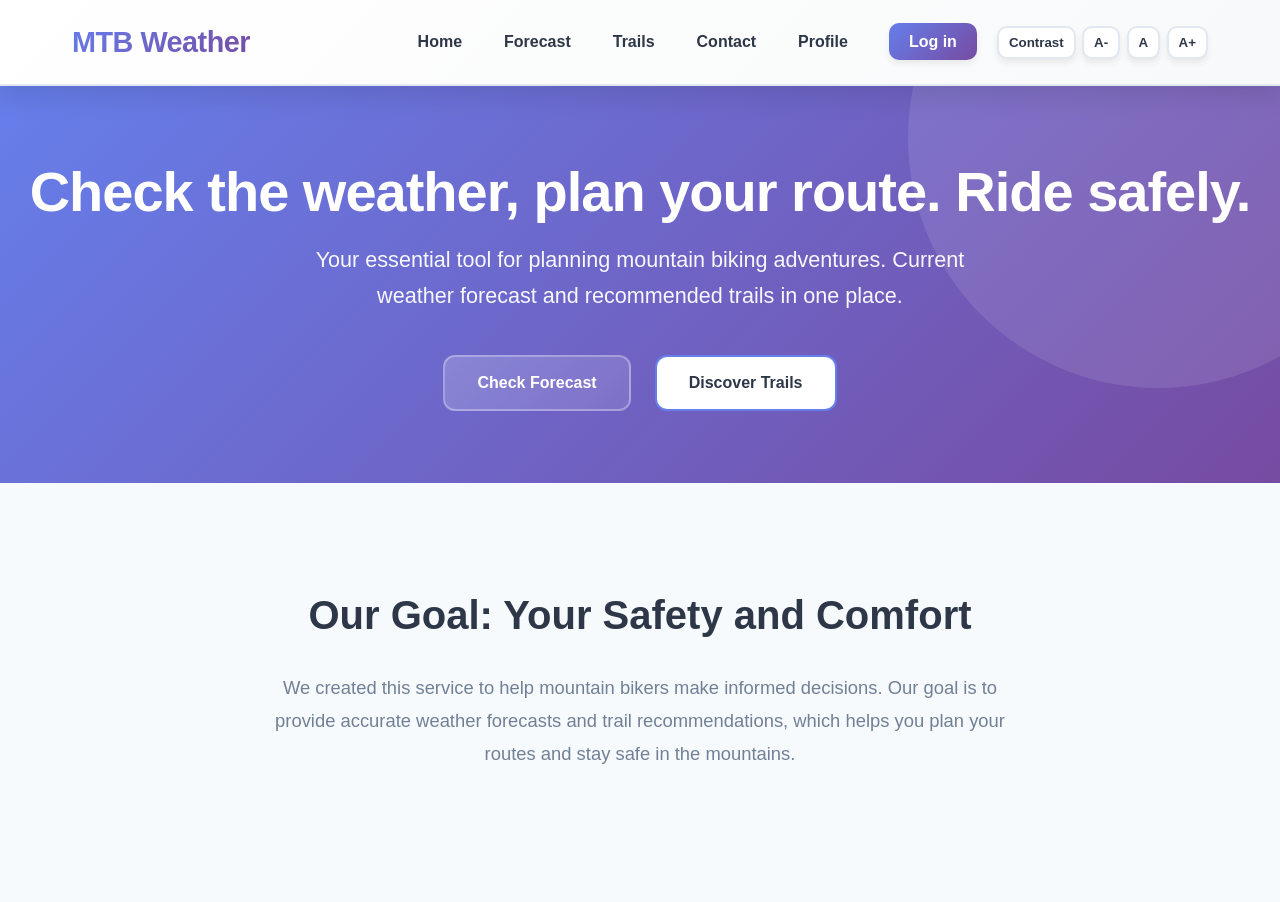
==== commit 263934d7: "add WCAG 2.2" ====
--- a/index.html
+++ b/index.html
@@ -54,6 +54,7 @@
         </section>
     </main>
 
+    <script src="a11y.js"></script>
     <script src="main.js"></script>
 </body>
 </html>
--- a/style.css
+++ b/style.css
@@ -11,6 +11,7 @@
     --shadow-sm: 0 4px 6px rgba(0, 0, 0, 0.07);
     --shadow-md: 0 10px 25px rgba(0, 0, 0, 0.1);
     --shadow-lg: 0 20px 60px rgba(102, 126, 234, 0.3);
+    --font-scale: 1;
 }
 
 /* ===== Global Styles ===== */
@@ -18,6 +19,10 @@
     margin: 0;
     padding: 0;
     box-sizing: border-box;
+}
+
+html {
+    font-size: calc(100% * var(--font-scale));
 }
 
 html, body {
@@ -53,6 +58,36 @@
     justify-content: space-between;
     align-items: center;
     padding: 1.2rem 2rem;
+    flex-wrap: wrap;
+    gap: 1rem;
+}
+
+.nav-toggle {
+    display: none;
+    width: 44px;
+    height: 44px;
+    border-radius: 12px;
+    border: 2px solid var(--border-color);
+    background: var(--white);
+    cursor: pointer;
+    box-shadow: var(--shadow-sm);
+    align-items: center;
+    justify-content: center;
+    gap: 5px;
+    padding: 10px;
+}
+
+.nav-toggle span {
+    display: block;
+    height: 2px;
+    width: 100%;
+    background: var(--text-dark);
+    border-radius: 2px;
+}
+
+.nav-toggle:focus-visible {
+    outline: 3px solid var(--accent-color);
+    outline-offset: 2px;
 }
 
 .main-header .logo {
@@ -80,6 +115,8 @@
     padding: 0;
     gap: 10px;
     align-items: center;
+    flex-wrap: wrap;
+    justify-content: flex-end;
 }
 
 .main-header nav ul li {
@@ -137,12 +174,100 @@
     display: none;
 }
 
+/* ===== Accessibility Controls ===== */
+.a11y-controls {
+    display: flex;
+    gap: 0.4rem;
+    align-items: center;
+    margin-left: 10px;
+}
+
+.a11y-btn {
+    appearance: none;
+    border: 2px solid var(--border-color);
+    background: var(--white);
+    color: var(--text-dark);
+    border-radius: 10px;
+    padding: 8px 10px;
+    font-weight: 700;
+    line-height: 1;
+    cursor: pointer;
+    transition: transform 0.2s ease, box-shadow 0.2s ease, border-color 0.2s ease;
+    box-shadow: var(--shadow-sm);
+}
+
+.a11y-btn:hover {
+    transform: translateY(-2px);
+    box-shadow: var(--shadow-md);
+    border-color: var(--primary-color);
+}
+
+.a11y-btn:focus-visible {
+    outline: 3px solid var(--accent-color);
+    outline-offset: 2px;
+}
+
+.a11y-btn[aria-pressed="true"] {
+    border-color: var(--primary-color);
+    background: linear-gradient(135deg, var(--primary-color), var(--secondary-color));
+    color: var(--white);
+}
+
+/* ===== Navigation RWD ===== */
+@media (max-width: 800px) {
+    .nav-toggle {
+        display: inline-flex;
+    }
+
+    .main-header nav.container {
+        position: relative;
+    }
+
+    .main-header nav ul {
+        display: none;
+        width: 100%;
+        flex-direction: column;
+        align-items: stretch;
+        gap: 6px;
+        background: var(--white);
+        border: 2px solid var(--border-color);
+        border-radius: 14px;
+        padding: 10px;
+        box-shadow: var(--shadow-md);
+    }
+
+    .main-header.nav-open nav ul {
+        display: flex;
+    }
+
+    .main-header nav ul li a {
+        width: 100%;
+        display: block;
+        padding: 12px 14px;
+    }
+
+    .a11y-controls {
+        margin-left: 0;
+        justify-content: flex-start;
+        flex-wrap: wrap;
+    }
+}
+
+@media (max-width: 500px) {
+    .main-header nav.container {
+        padding: 1rem 1rem;
+    }
+
+    .main-header .logo {
+        font-size: 1.5rem;
+    }
+}
+
 /* ===== Hero Section ===== */
 .hero {
     background: linear-gradient(135deg, var(--primary-color) 0%, var(--secondary-color) 100%);
     color: var(--white);
-    height: 60vh;
-    min-height: 500px;
+    padding: clamp(3rem, 8vh, 6rem) 1rem;
     display: flex;
     align-items: center;
     justify-content: center;
@@ -1563,4 +1688,96 @@
     text-align: center;
     color: var(--text-light);
     margin-top: 60px;
-}+}
+
+/* ===== High Contrast Theme ===== */
+.theme-hc {
+    --primary-color: #ffeb00;
+    --secondary-color: #ffeb00;
+    --accent-color: #00ffff;
+    --text-dark: #ffeb00;
+    --text-light: #ffeb00;
+    --bg-light: #000000;
+    --white: #000000;
+    --border-color: #ffeb00;
+    --shadow-sm: none;
+    --shadow-md: none;
+    --shadow-lg: none;
+}
+
+.theme-hc body {
+    background-color: #000000;
+    color: #ffeb00;
+}
+
+.theme-hc a {
+    color: #00ffff;
+}
+
+.theme-hc .main-header {
+    background: #000000;
+    border-bottom-color: #ffeb00;
+    box-shadow: none;
+}
+
+.theme-hc .main-header .logo {
+    background: none;
+    -webkit-text-fill-color: initial;
+    color: #ffeb00;
+}
+
+.theme-hc .main-header nav ul li a {
+    color: #ffeb00;
+}
+
+.theme-hc .main-header nav ul li a::after {
+    background: #00ffff;
+}
+
+.theme-hc .main-header nav ul li a.login {
+    background: #ffeb00;
+    color: #000000;
+}
+
+.theme-hc .btn,
+.theme-hc .btn-secondary,
+.theme-hc button {
+    background: #ffeb00;
+    color: #000000;
+    border-color: #ffeb00;
+    box-shadow: none;
+}
+
+.theme-hc input,
+.theme-hc textarea,
+.theme-hc select {
+    background: #000000;
+    color: #ffeb00;
+    border-color: #ffeb00;
+}
+
+.theme-hc input::placeholder,
+.theme-hc textarea::placeholder {
+    color: rgba(255, 235, 0, 0.85);
+}
+
+.theme-hc .a11y-btn {
+    background: #000000;
+    color: #ffeb00;
+    border-color: #ffeb00;
+    box-shadow: none;
+}
+
+.theme-hc .a11y-btn[aria-pressed="true"] {
+    background: #ffeb00;
+    color: #000000;
+}
+
+.theme-hc .nav-toggle {
+    background: #000000;
+    border-color: #ffeb00;
+}
+
+.theme-hc .nav-toggle span {
+    background: #ffeb00;
+}
